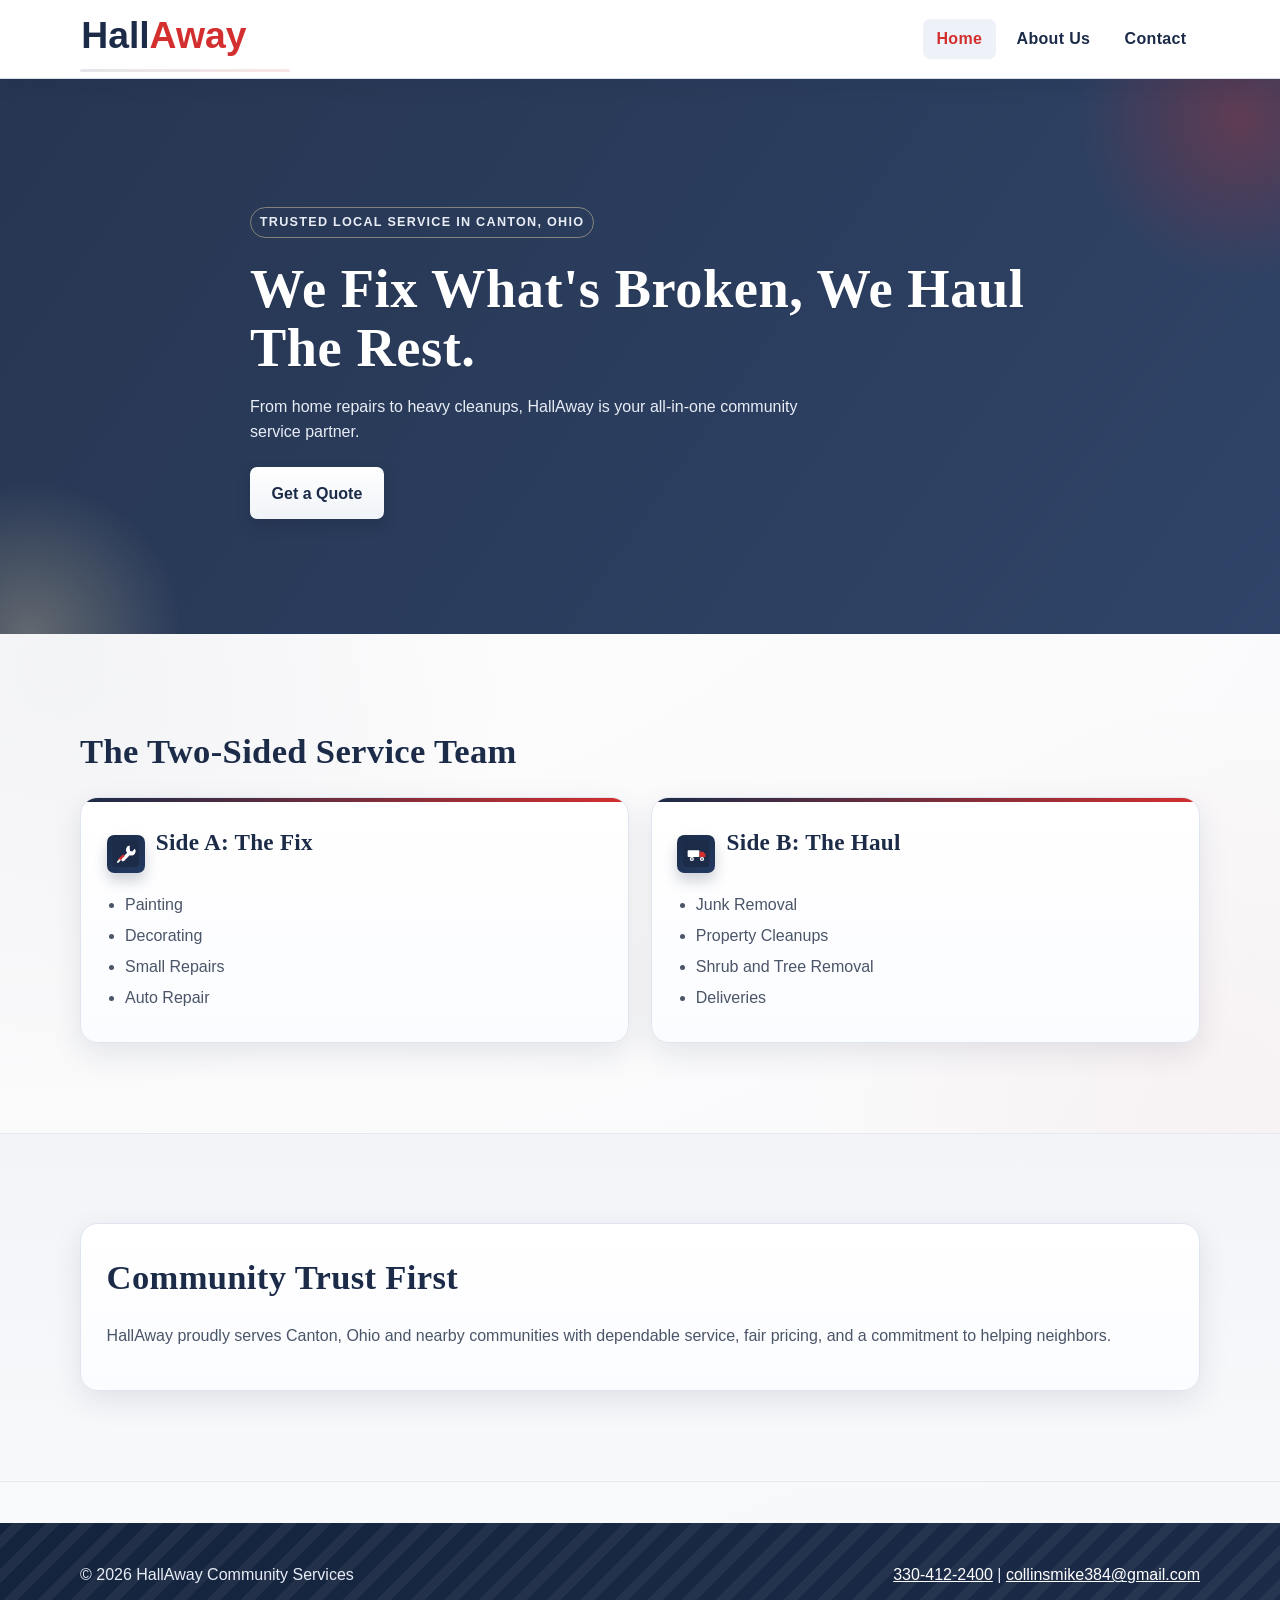
==== index.html @ 039ab0b9 "init commit" ====
﻿<!doctype html>
<html lang="en">
<head>
  <meta charset="utf-8">
  <meta name="viewport" content="width=device-width, initial-scale=1">
  <title>HallAway | Handyman and Junk Removal in Canton, Ohio</title>
  <meta name="description" content="HallAway provides handyman services Canton Ohio and junk removal Canton OH with reliable local service.">
  <meta name="keywords" content="Handyman services Canton Ohio, Junk Removal Canton OH, HallAway, local handyman, hauling services">
  <meta property="og:title" content="HallAway | Handyman and Junk Removal in Canton, Ohio">
  <meta property="og:description" content="We fix what is broken and haul the rest. Serving Canton, Ohio.">
  <meta property="og:type" content="website">
  <meta property="og:url" content="https://example.github.io/hallaway/">
  <link rel="stylesheet" href="css/styles.css">
</head>
<body>
  <header class="site-header">
    <div class="container nav-wrap">
      <a class="brand" href="index.html" aria-label="HallAway home">
        <img src="img/hallaway-logo.svg" alt="HallAway logo">
      </a>
      <button class="nav-toggle" aria-expanded="false" aria-controls="site-nav">Menu</button>
      <nav id="site-nav" class="site-nav" aria-label="Main navigation">
        <a class="active" href="index.html">Home</a>
        <a href="about.html">About Us</a>
        <a href="contact.html">Contact</a>
      </nav>
    </div>
  </header>

  <main>
    <section class="hero">
      <div class="container hero-content">
        <p class="eyebrow">Trusted local service in Canton, Ohio</p>
        <h1>We Fix What&#39;s Broken, We Haul The Rest.</h1>
        <p>From home repairs to heavy cleanups, HallAway is your all-in-one community service partner.</p>
        <a class="btn btn-primary" href="contact.html">Get a Quote</a>
      </div>
    </section>

    <section class="services">
      <div class="container">
        <h2>The Two-Sided Service Team</h2>
        <div class="service-grid">
          <article class="service-card">
            <div class="service-title">
              <img src="img/fix-icon.svg" alt="Fixing services icon">
              <h3>Side A: The Fix</h3>
            </div>
            <ul>
              <li>Painting</li>
              <li>Decorating</li>
              <li>Small Repairs</li>
              <li>Auto Repair</li>
            </ul>
          </article>

          <article class="service-card">
            <div class="service-title">
              <img src="img/haul-icon.svg" alt="Hauling services icon">
              <h3>Side B: The Haul</h3>
            </div>
            <ul>
              <li>Junk Removal</li>
              <li>Property Cleanups</li>
              <li>Shrub and Tree Removal</li>
              <li>Deliveries</li>
            </ul>
          </article>
        </div>
      </div>
    </section>

    <section class="trust">
      <div class="container trust-box">
        <h2>Community Trust First</h2>
        <p>HallAway proudly serves Canton, Ohio and nearby communities with dependable service, fair pricing, and a commitment to helping neighbors.</p>
      </div>
    </section>
  </main>

  <footer class="site-footer">
    <div class="container footer-grid">
      <p>&copy; 2026 HallAway Community Services</p>
      <p><a href="tel:+13304122400">330-412-2400</a> | <a href="mailto:collinsmike384@gmail.com">collinsmike384@gmail.com</a></p>
    </div>
  </footer>

  <script src="js/main.js"></script>
</body>
</html>
---- css/styles.css ----
﻿:root {
  --primary-blue: #1b2b48;
  --primary-blue-2: #243a61;
  --accent-red: #d32f2f;
  --accent-red-deep: #b32121;
  --pure-white: #ffffff;
  --light-gray: #f4f4f4;
  --light-gray-2: #ebedf1;
  --text-dark: #333333;
  --text-mid: #4b5568;
  --gold-tint: #e6d4a6;
  --max-width: 1120px;
  --radius-sm: 0.45rem;
  --radius-md: 0.8rem;
  --radius-lg: 1.1rem;
  --shadow-soft: 0 10px 30px rgba(27, 43, 72, 0.1);
  --shadow-card: 0 14px 36px rgba(27, 43, 72, 0.12);
}

* {
  box-sizing: border-box;
}

html {
  scroll-behavior: smooth;
}

body {
  margin: 0;
  color: var(--text-dark);
  background: radial-gradient(circle at 20% 0%, #ffffff 0%, #fbfbfc 45%, #f7f8fa 100%);
  font-family: "Segoe UI", "Franklin Gothic Medium", "Arial Narrow", Arial, sans-serif;
  line-height: 1.6;
  font-size: 16px;
}

a {
  color: var(--primary-blue);
}

p {
  color: var(--text-mid);
}

h1,
h2,
h3 {
  margin-top: 0;
  color: var(--primary-blue);
  font-family: Georgia, "Times New Roman", serif;
  letter-spacing: 0.01em;
}

h1 {
  font-size: clamp(2rem, 4.4vw, 3.4rem);
}

h2 {
  font-size: clamp(1.45rem, 2.7vw, 2.2rem);
}

h3 {
  font-size: clamp(1.15rem, 2vw, 1.45rem);
}

img {
  max-width: 100%;
  display: block;
}

.container {
  width: min(100% - 2rem, var(--max-width));
  margin-inline: auto;
}

.site-header {
  position: sticky;
  top: 0;
  z-index: 25;
  backdrop-filter: blur(8px);
  background: rgba(255, 255, 255, 0.95);
  border-bottom: 1px solid #d8dee8;
  box-shadow: 0 6px 20px rgba(16, 33, 58, 0.08);
}

.nav-wrap {
  display: flex;
  align-items: center;
  justify-content: space-between;
  min-height: 78px;
  gap: 1rem;
}

.brand {
  position: relative;
}

.brand::after {
  content: "";
  position: absolute;
  left: 0;
  right: 0;
  bottom: -10px;
  height: 3px;
  border-radius: 999px;
  background: linear-gradient(90deg, var(--primary-blue), var(--accent-red));
  opacity: 0.12;
}

.brand img {
  width: 210px;
  height: auto;
}

.nav-toggle {
  border: 1px solid var(--primary-blue);
  color: var(--primary-blue);
  background: var(--pure-white);
  padding: 0.5rem 0.85rem;
  border-radius: var(--radius-sm);
  font-weight: 700;
  letter-spacing: 0.02em;
  transition: all 0.2s ease;
}

.nav-toggle:hover {
  background: #f8fafc;
  border-color: var(--accent-red);
  color: var(--accent-red);
}

.site-nav {
  position: absolute;
  top: 78px;
  left: 0;
  right: 0;
  background: var(--pure-white);
  border-bottom: 1px solid #dce2eb;
  display: none;
  flex-direction: column;
}

.site-nav a {
  padding: 0.9rem 1rem;
  text-decoration: none;
  font-weight: 700;
  letter-spacing: 0.02em;
  border-top: 1px solid #eef1f5;
  transition: color 0.2s ease, background 0.2s ease;
}

.site-nav a.active,
.site-nav a:hover {
  color: var(--accent-red);
  background: #fbfcff;
}

.site-nav.open {
  display: flex;
}

.hero {
  position: relative;
  overflow: hidden;
  color: var(--pure-white);
  padding: clamp(4.7rem, 10vw, 7.2rem) 0;
  background:
    linear-gradient(125deg, rgba(27, 43, 72, 0.95), rgba(36, 58, 97, 0.95)),
    repeating-linear-gradient(
      -45deg,
      rgba(230, 212, 166, 0.08) 0,
      rgba(230, 212, 166, 0.08) 8px,
      rgba(255, 255, 255, 0) 8px,
      rgba(255, 255, 255, 0) 18px
    );
}

.hero::before,
.hero::after {
  content: "";
  position: absolute;
  border-radius: 999px;
  pointer-events: none;
}

.hero::before {
  width: 320px;
  height: 320px;
  right: -120px;
  top: -120px;
  background: radial-gradient(circle, rgba(211, 47, 47, 0.3) 0%, rgba(211, 47, 47, 0) 72%);
}

.hero::after {
  width: 300px;
  height: 300px;
  left: -120px;
  bottom: -150px;
  background: radial-gradient(circle, rgba(230, 212, 166, 0.3) 0%, rgba(230, 212, 166, 0) 72%);
}

.hero h1,
.page-hero h1 {
  line-height: 1.08;
  margin-bottom: 0.65rem;
}

.hero h1 {
  color: var(--pure-white);
  text-shadow: 0 2px 0 rgba(0, 0, 0, 0.08);
}

.hero-content {
  max-width: 780px;
  position: relative;
  z-index: 1;
}

.hero-content p {
  color: #e8edf6;
  max-width: 62ch;
  margin-bottom: 1.4rem;
}

.eyebrow {
  display: inline-block;
  text-transform: uppercase;
  letter-spacing: 0.1em;
  font-weight: 700;
  font-size: 0.79rem;
  color: #f0dca8;
  padding: 0.28rem 0.55rem;
  border: 1px solid rgba(240, 220, 168, 0.45);
  border-radius: 999px;
  margin-bottom: 1rem;
}

.btn {
  display: inline-block;
  text-decoration: none;
  font-weight: 700;
  border-radius: var(--radius-sm);
  padding: 0.82rem 1.35rem;
  border: none;
  cursor: pointer;
  transition: transform 0.2s ease, box-shadow 0.25s ease, background 0.2s ease;
}

.btn:hover {
  transform: translateY(-2px);
}

.btn-primary {
  background: linear-gradient(180deg, #ffffff, #f0f3f8);
  color: var(--primary-blue);
  box-shadow: 0 6px 14px rgba(15, 26, 48, 0.25);
}

.btn-primary:hover {
  background: #ffffff;
  box-shadow: 0 10px 18px rgba(15, 26, 48, 0.28);
}

.btn-accent {
  background: linear-gradient(180deg, var(--accent-red), var(--accent-red-deep));
  color: var(--pure-white);
  box-shadow: 0 8px 16px rgba(179, 33, 33, 0.35);
}

.btn-accent:hover {
  background: linear-gradient(180deg, #dd3f3f, var(--accent-red));
}

.services,
.content-section,
.trust {
  padding: clamp(3.2rem, 7vw, 5.6rem) 0;
}

.services h2,
.trust h2,
.content-section h2 {
  margin-bottom: 1.1rem;
}

.services {
  position: relative;
}

.services::before {
  content: "";
  position: absolute;
  inset: 0;
  background:
    radial-gradient(circle at 5% 5%, rgba(27, 43, 72, 0.04), transparent 35%),
    radial-gradient(circle at 95% 95%, rgba(211, 47, 47, 0.04), transparent 32%);
  pointer-events: none;
}

.trust {
  background: linear-gradient(180deg, #f2f4f8 0%, #f8f9fb 100%);
  border-top: 1px solid #e5e8ee;
  border-bottom: 1px solid #e5e8ee;
}

.service-grid,
.split,
.contact-layout {
  display: grid;
  gap: 1.2rem;
}

.service-card,
.content-card,
.trust-box {
  border: 1px solid #dfe5ee;
  border-radius: var(--radius-md);
  background: linear-gradient(180deg, #ffffff 0%, #fbfcff 100%);
  padding: clamp(1.25rem, 2vw, 1.65rem);
  box-shadow: var(--shadow-soft);
}

.service-card {
  position: relative;
  overflow: hidden;
}

.service-card::after {
  content: "";
  position: absolute;
  top: 0;
  left: 0;
  width: 100%;
  height: 4px;
  background: linear-gradient(90deg, var(--primary-blue), var(--accent-red));
}

.service-card ul {
  margin: 0.5rem 0 0;
  padding-left: 1.15rem;
  color: var(--text-mid);
}

.service-card li {
  margin-bottom: 0.35rem;
}

.service-title {
  display: flex;
  align-items: center;
  gap: 0.7rem;
}

.service-title img {
  width: 38px;
  height: 38px;
  padding: 0.35rem;
  border-radius: 0.45rem;
  background: linear-gradient(145deg, var(--primary-blue), var(--primary-blue-2));
  box-shadow: 0 8px 14px rgba(20, 35, 62, 0.2);
}

.page-hero {
  padding: clamp(3.8rem, 7vw, 5rem) 0 1.6rem;
  background:
    linear-gradient(180deg, #eef2f8 0%, #ffffff 100%),
    radial-gradient(circle at top right, rgba(211, 47, 47, 0.09), transparent 30%);
}

.page-hero p {
  max-width: 72ch;
}

.alt {
  background: linear-gradient(180deg, #f6f7fa 0%, #f0f2f6 100%);
  border-top: 1px solid #e3e8f0;
  border-bottom: 1px solid #e3e8f0;
}

/* About page color accents */
.about-page .page-hero,
body:has(a.active[href="about.html"]) .page-hero {
  background:
    linear-gradient(125deg, rgba(27, 43, 72, 0.92), rgba(36, 58, 97, 0.88)),
    radial-gradient(circle at 88% 20%, rgba(211, 47, 47, 0.34), rgba(211, 47, 47, 0) 38%);
}

.about-page .page-hero h1,
.about-page .page-hero p,
body:has(a.active[href="about.html"]) .page-hero h1,
body:has(a.active[href="about.html"]) .page-hero p {
  color: #ffffff;
}

.about-page .content-section .content-card,
body:has(a.active[href="about.html"]) .content-section .content-card {
  position: relative;
  overflow: hidden;
  border: 1px solid #dfe5ee;
  background: linear-gradient(180deg, #ffffff 0%, #fbfcff 100%);
}

.about-page .content-section .content-card::after,
body:has(a.active[href="about.html"]) .content-section .content-card::after {
  content: "";
  position: absolute;
  top: 0;
  left: 0;
  width: 100%;
  height: 4px;
  background: linear-gradient(90deg, var(--primary-blue), var(--accent-red));
}

.about-page .content-section.alt,
body:has(a.active[href="about.html"]) .content-section.alt {
  background:
    linear-gradient(180deg, #edf2f9 0%, #f5f8fc 100%);
}

.about-page .content-section.alt .content-card,
body:has(a.active[href="about.html"]) .content-section.alt .content-card {
  background: linear-gradient(180deg, #ffffff 0%, #fbfcff 100%);
}

/* Contact page facelift */
.contact-page .page-hero,
body:has(a.active[href="contact.html"]) .page-hero {
  background:
    linear-gradient(125deg, rgba(27, 43, 72, 0.94), rgba(36, 58, 97, 0.9)),
    radial-gradient(circle at 86% 16%, rgba(211, 47, 47, 0.3), rgba(211, 47, 47, 0) 40%);
}

.contact-page .page-hero h1,
.contact-page .page-hero p,
body:has(a.active[href="contact.html"]) .page-hero h1,
body:has(a.active[href="contact.html"]) .page-hero p {
  color: #ffffff;
}

.contact-page .content-section,
body:has(a.active[href="contact.html"]) .content-section {
  background:
    radial-gradient(circle at 6% 6%, rgba(27, 43, 72, 0.05), transparent 35%),
    radial-gradient(circle at 95% 90%, rgba(211, 47, 47, 0.06), transparent 34%);
}

.contact-page .contact-layout .content-card,
body:has(a.active[href="contact.html"]) .contact-layout .content-card {
  position: relative;
  overflow: hidden;
  border: 1px solid #dfe5ee;
  background: linear-gradient(180deg, #ffffff 0%, #fbfcff 100%);
}

.contact-page .contact-layout .content-card::after,
body:has(a.active[href="contact.html"]) .contact-layout .content-card::after {
  content: "";
  position: absolute;
  top: 0;
  left: 0;
  width: 100%;
  height: 4px;
  background: linear-gradient(90deg, var(--primary-blue), var(--accent-red));
}

.contact-page .contact-form,
body:has(a.active[href="contact.html"]) .contact-form {
  margin-top: 1.1rem;
  padding: 0.95rem;
  border-radius: 0.75rem;
  border: 1px solid #e2e8f1;
  background: linear-gradient(180deg, #fdfefe 0%, #f7f9fc 100%);
}

.contact-page .contact-form .btn-accent,
body:has(a.active[href="contact.html"]) .contact-form .btn-accent {
  margin-top: 0.2rem;
}

.contact-page .map-wrap,
body:has(a.active[href="contact.html"]) .map-wrap {
  box-shadow: 0 14px 30px rgba(27, 43, 72, 0.14);
  border: 1px solid #c6d1e1;
}

.contact-page .content-card p a,
body:has(a.active[href="contact.html"]) .content-card p a {
  font-weight: 700;
  text-decoration-thickness: 2px;
  text-underline-offset: 2px;
}

.contact-form {
  display: grid;
  gap: 0.6rem;
  margin-top: 1rem;
}

label {
  font-weight: 600;
  color: var(--primary-blue);
}

input,
select,
textarea {
  width: 100%;
  border: 1px solid #c7cfdb;
  border-radius: 0.5rem;
  padding: 0.72rem;
  font: inherit;
  background: #fcfdff;
  transition: border-color 0.2s ease, box-shadow 0.2s ease;
}

input:focus,
select:focus,
textarea:focus {
  outline: none;
  border-color: #4568a3;
  box-shadow: 0 0 0 3px rgba(69, 104, 163, 0.18);
}

.map-wrap {
  border: 1px solid #cfd7e4;
  border-radius: var(--radius-md);
  overflow: hidden;
  min-height: 320px;
  box-shadow: var(--shadow-soft);
}

.map-wrap iframe {
  width: 100%;
  min-height: 320px;
  border: 0;
}

.form-note {
  margin: 0.45rem 0 0;
  font-weight: 600;
}

.site-footer {
  position: relative;
  background: linear-gradient(120deg, #15243d, var(--primary-blue));
  color: var(--pure-white);
  padding: 1.45rem 0;
  margin-top: 2.6rem;
}

.site-footer::before {
  content: "";
  position: absolute;
  inset: 0;
  background: repeating-linear-gradient(
    -45deg,
    rgba(255, 255, 255, 0.05) 0,
    rgba(255, 255, 255, 0.05) 10px,
    rgba(255, 255, 255, 0) 10px,
    rgba(255, 255, 255, 0) 24px
  );
  pointer-events: none;
}

.site-footer a {
  color: var(--pure-white);
}

.site-footer p {
  color: #e7edf7;
}

.footer-grid {
  position: relative;
  z-index: 1;
  display: flex;
  flex-direction: column;
  gap: 0.45rem;
}

@media (min-width: 760px) {
  .nav-toggle {
    display: none;
  }

  .site-nav {
    position: static;
    display: flex;
    flex-direction: row;
    border: 0;
    gap: 0.45rem;
    background: transparent;
  }

  .site-nav a {
    border: 0;
    padding: 0.45rem 0.85rem;
    border-radius: var(--radius-sm);
  }

  .site-nav a:hover,
  .site-nav a.active {
    background: #eef2f8;
  }

  .service-grid,
  .split {
    grid-template-columns: repeat(2, minmax(0, 1fr));
    gap: 1.35rem;
  }

  .contact-layout {
    grid-template-columns: 1.2fr 1fr;
    gap: 1.35rem;
  }

  .footer-grid {
    flex-direction: row;
    justify-content: space-between;
    align-items: center;
  }
}

@media (min-width: 1040px) {
  .service-card,
  .content-card,
  .trust-box {
    border-radius: var(--radius-lg);
  }

  .service-card:hover,
  .content-card:hover,
  .trust-box:hover {
    transform: translateY(-3px);
    box-shadow: var(--shadow-card);
    transition: transform 0.25s ease, box-shadow 0.25s ease;
  }
}
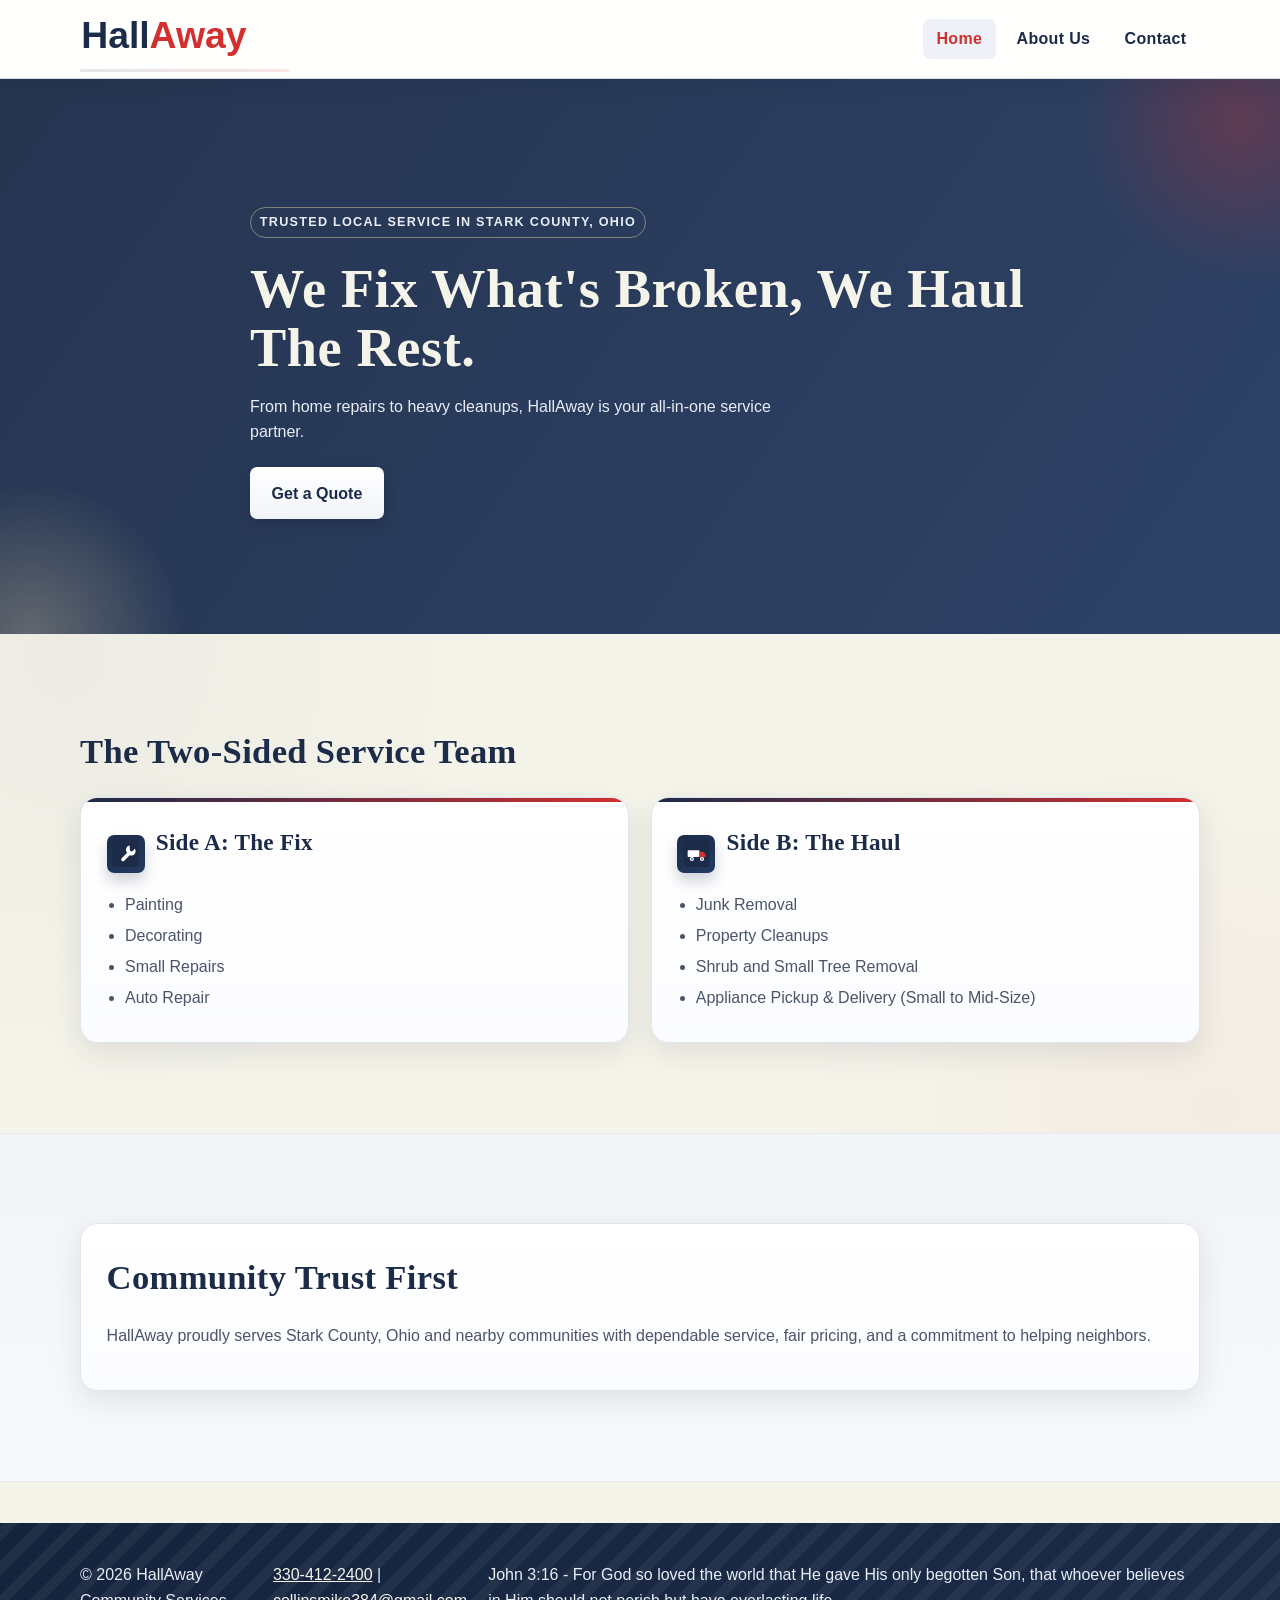
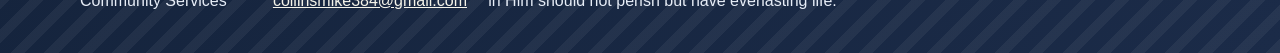
==== commit da7dfbb6: "first draft changes with Mike" ====
--- a/index.html
+++ b/index.html
@@ -30,9 +30,9 @@
   <main>
     <section class="hero">
       <div class="container hero-content">
-        <p class="eyebrow">Trusted local service in Canton, Ohio</p>
+        <p class="eyebrow">Trusted local service in Stark County, Ohio</p>
         <h1>We Fix What&#39;s Broken, We Haul The Rest.</h1>
-        <p>From home repairs to heavy cleanups, HallAway is your all-in-one community service partner.</p>
+        <p>From home repairs to heavy cleanups, HallAway is your all-in-one service partner.</p>
         <a class="btn btn-primary" href="contact.html">Get a Quote</a>
       </div>
     </section>
@@ -62,8 +62,8 @@
             <ul>
               <li>Junk Removal</li>
               <li>Property Cleanups</li>
-              <li>Shrub and Tree Removal</li>
-              <li>Deliveries</li>
+              <li>Shrub and Small Tree Removal</li>
+              <li>Appliance Pickup & Delivery (Small to Mid-Size)</li>
             </ul>
           </article>
         </div>
@@ -73,7 +73,7 @@
     <section class="trust">
       <div class="container trust-box">
         <h2>Community Trust First</h2>
-        <p>HallAway proudly serves Canton, Ohio and nearby communities with dependable service, fair pricing, and a commitment to helping neighbors.</p>
+        <p>HallAway proudly serves Stark County, Ohio and nearby communities with dependable service, fair pricing, and a commitment to helping neighbors.</p>
       </div>
     </section>
   </main>
@@ -82,6 +82,7 @@
     <div class="container footer-grid">
       <p>&copy; 2026 HallAway Community Services</p>
       <p><a href="tel:+13304122400">330-412-2400</a> | <a href="mailto:collinsmike384@gmail.com">collinsmike384@gmail.com</a></p>
+      <p>John 3:16 - For God so loved the world that He gave His only begotten Son, that whoever believes in Him should not perish but have everlasting life.</p>
     </div>
   </footer>
 
--- a/css/styles.css
+++ b/css/styles.css
@@ -3,7 +3,7 @@
   --primary-blue-2: #243a61;
   --accent-red: #d32f2f;
   --accent-red-deep: #b32121;
-  --pure-white: #ffffff;
+  --pure-white: #f5f4ea;
   --light-gray: #f4f4f4;
   --light-gray-2: #ebedf1;
   --text-dark: #333333;
@@ -28,7 +28,7 @@
 body {
   margin: 0;
   color: var(--text-dark);
-  background: radial-gradient(circle at 20% 0%, #ffffff 0%, #fbfbfc 45%, #f7f8fa 100%);
+  background: var(--pure-white);
   font-family: "Segoe UI", "Franklin Gothic Medium", "Arial Narrow", Arial, sans-serif;
   line-height: 1.6;
   font-size: 16px;
